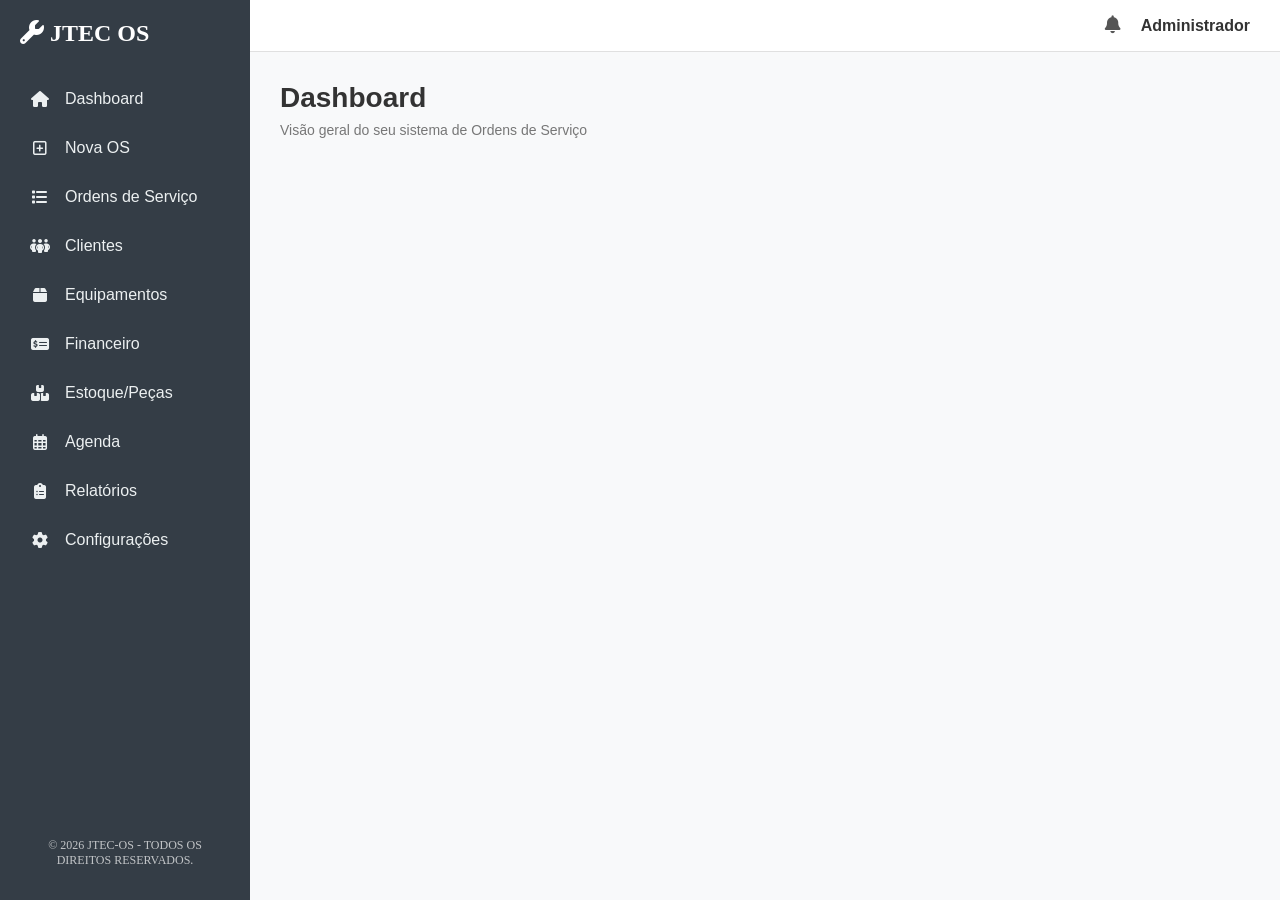
==== index.html @ f4821a6f "Primeiro commit do meu sistema. Ainda está só na interface principal, sem nenhuma funcionalidade ain" ====
<!DOCTYPE html>
<html lang="en">

<head>
    <meta charset="UTF-8">
    <meta name="viewport" content="width=device-width, initial-scale=1.0">
    <link rel="stylesheet" href="https://cdnjs.cloudflare.com/ajax/libs/font-awesome/6.7.2/css/all.min.css">
    <link rel="stylesheet" href="css/index.css">
    <title>JTEC-OS</title>
</head>

<body>
    <header class="topo">
        <h1 class="title">
            <i class="fa-solid fa-wrench"></i>
            JTEC OS
        </h1>

        <a href="#">
            <i class="fa-solid fa-house"></i>
            Dashboard
        </a>
        <a href="#">
            <i class="fa-regular fa-square-plus"></i>
            Nova OS</a>
        <a href="#">
            <i class="fa-solid fa-list"></i>
            Ordens de Serviço</a>
        <a href="#">
            <i class="fa-solid fa-people-group"></i>
            Clientes</a>
        <a href="#">
            <i class="fa-solid fa-box"></i>
            Equipamentos</a>
        <a href="#">
            <i class="fa-solid fa-money-check-dollar"></i>
            Financeiro</a>
        <a href="#">
            <i class="fa-solid fa-boxes-stacked"></i>
            Estoque/Peças</a>
        <a href="#">
            <i class="fa-regular fa-calendar-days"></i>
            Agenda</a>
        <a href="#">
            <i class="fa-solid fa-clipboard-list"></i>
            Relatórios</a>
        <a href="#">
            <i class="fa-solid fa-gear"></i>
            Configurações</a>

        <footer class="rodape-menu">
            <p>&copy; 2026 JTEC-OS - TODOS OS DIREITOS RESERVADOS.</p>
        </footer>

    </header>

    <main class="conteudo-principal">

        <div class="site">

            <section class="cabecalho">
                <div class="cabecalho-adm">
                    <a href="">
                        <i class="fa-solid fa-bell"></i>
                    </a>

                    <p>Administrador</p>
                </div>
            </section>

            <section class="dashboard">
                <div class="dashboard-info">
                    <h1>Dashboard</h1>

                    <p>Visão geral do seu sistema de Ordens de Serviço</p>
                </div>
            </section>
        </div>

    </main>

</body>

</html>
---- css/index.css ----
/* 1. Remove as margens padrão que o navegador cria nas bordas da tela */
body {
    margin: 0;
    padding: 0;
    box-sizing: border-box;
    display: flex; /* Permite que o conteúdo ao lado do menu se comporte corretamente */
    min-height: 100vh; /* Garante que o corpo da página tenha a altura total da tela */
}

/* 2. Configura o Header como um menu lateral até o final da página */
.topo {
    background-color: #343d46; /* Altere para a cor de fundo que você desejar */
    color: #ffffff;            /* Cor dos textos gerais dentro do header */
    width: 250px;              /* Largura fixa do seu menu lateral */
    min-height: 100vh;         /* Faz o background ir exatamente até o final da página */
    padding: 20px;             /* Espaçamento interno para os itens não colarem nas bordas */
    
    /* Mantém o alinhamento que fizemos antes */
    display: flex;
    flex-direction: column;
    gap: 15px;
}

/* 3. Ajusta as cores dos links para contrastar com o novo fundo */
.topo a {
    display: flex;
    align-items: center;
    text-decoration: none;
    color: #ecf0f1;            /* Cor dos links (branca/cinza claro) */
    font-family: Arial, sans-serif;
    padding: 8px 5px;
    border-radius: 4px;        /* Deixa os cantos levemente arredondados ao passar o mouse */
    transition: background 0.2s; /* Efeito suave quando o mouse passa por cima */
}

/* Opcional: Efeito visual quando passar o mouse por cima do link */
.topo a:hover {
    background-color: #34495e; /* Tom ligeiramente mais claro que o fundo */
    color: #ffffff;
}

/* Mantém os ícones alinhados perfeitamente na mesma reta */
.topo a i {
    width: 30px;
    text-align: center;
    margin-right: 10px;
}

/* Ajusta o título do sistema no topo do menu */
.title {
    margin-top: 0;
    margin-bottom: 20px;
    font-size: 24px;
    color: #ffffff;
}

/* -------------------- RODAPÉ -------------------- */

/* No seu arquivo css/index.css */

/* Se o rodapé for ficar no final do menu lateral: */
.topo {
    display: flex;
    flex-direction: column;
    min-height: 100vh;
    box-sizing: border-box;
}

/* Isso empurra o rodapé do menu totalmente para a base da tela */
.topo .rodape-menu {
    margin-top: auto; 
    font-size: 12px;
    opacity: 0.7;
    text-align: center;
}

/* -------------------- ÁREA DE CONTEÚDO DA DIREITA -------------------- */

/* Garante que a área da direita ocupe o restante da tela ao lado do menu */
.conteudo-principal {
    flex: 1;                     /* Ocupa todo o espaço restante da tela */
    display: flex;
    flex-direction: column;      /* Coloca o cabeçalho em cima e o dashboard embaixo */
    background-color: #f8f9fa;   /* Um fundo cinza bem claro para destacar do menu escuro */
    min-height: 100vh;
    box-sizing: border-box;
}

/* Configura o cabeçalho superior */
.cabecalho {
    display: flex;
    justify-content: flex-end;   /* Alinha todo o conteúdo do cabeçalho para a DIREITA */
    padding: 15px 30px;          /* Espaçamento interno */
    background-color: #ffffff;   /* Fundo branco para destacar */
    border-bottom: 1px solid #e0e0e0; /* Linha sutil divisória */
}

/* Alinha o Sino e o Texto lado a lado */
.cabecalho-adm {
    display: flex;
    align-items: center;         /* Alinha verticalmente ao centro */
    gap: 20px;                   /* Espaço entre o sino e o nome Administrador */
}

/* Estiliza o link do sino */
.cabecalho-adm a {
    color: #555555;              /* Cor do sino */
    font-size: 18px;
    text-decoration: none;
    transition: color 0.2s;
}

.cabecalho-adm a:hover {
    color: #343d46;              /* Muda de cor ao passar o mouse */
}

/* Remove margens padrão do parágrafo para não quebrar o alinhamento */
.cabecalho-adm p {
    margin: 0;
    font-family: Arial, sans-serif;
    font-weight: bold;
    color: #333333;
}

/* Configura a seção do Dashboard (abaixo do cabeçalho, colado à esquerda) */
.dashboard {
    padding: 30px;               /* Espaçamento para o conteúdo respirar */
    display: flex;
    flex-direction: column;
    align-items: flex-start;     /* Garante o alinhamento total à ESQUERDA */
}

/* Estiliza os textos do Dashboard */
.dashboard-info h1 {
    margin: 0 0 8px 0;           /* Remove margem superior e adiciona espaço embaixo */
    font-family: Arial, sans-serif;
    color: #333333;
    font-size: 28px;
}

.dashboard-info p {
    margin: 0;
    font-family: Arial, sans-serif;
    color: #777777;              /* Cor cinza para o subtítulo */
    font-size: 14px;
}
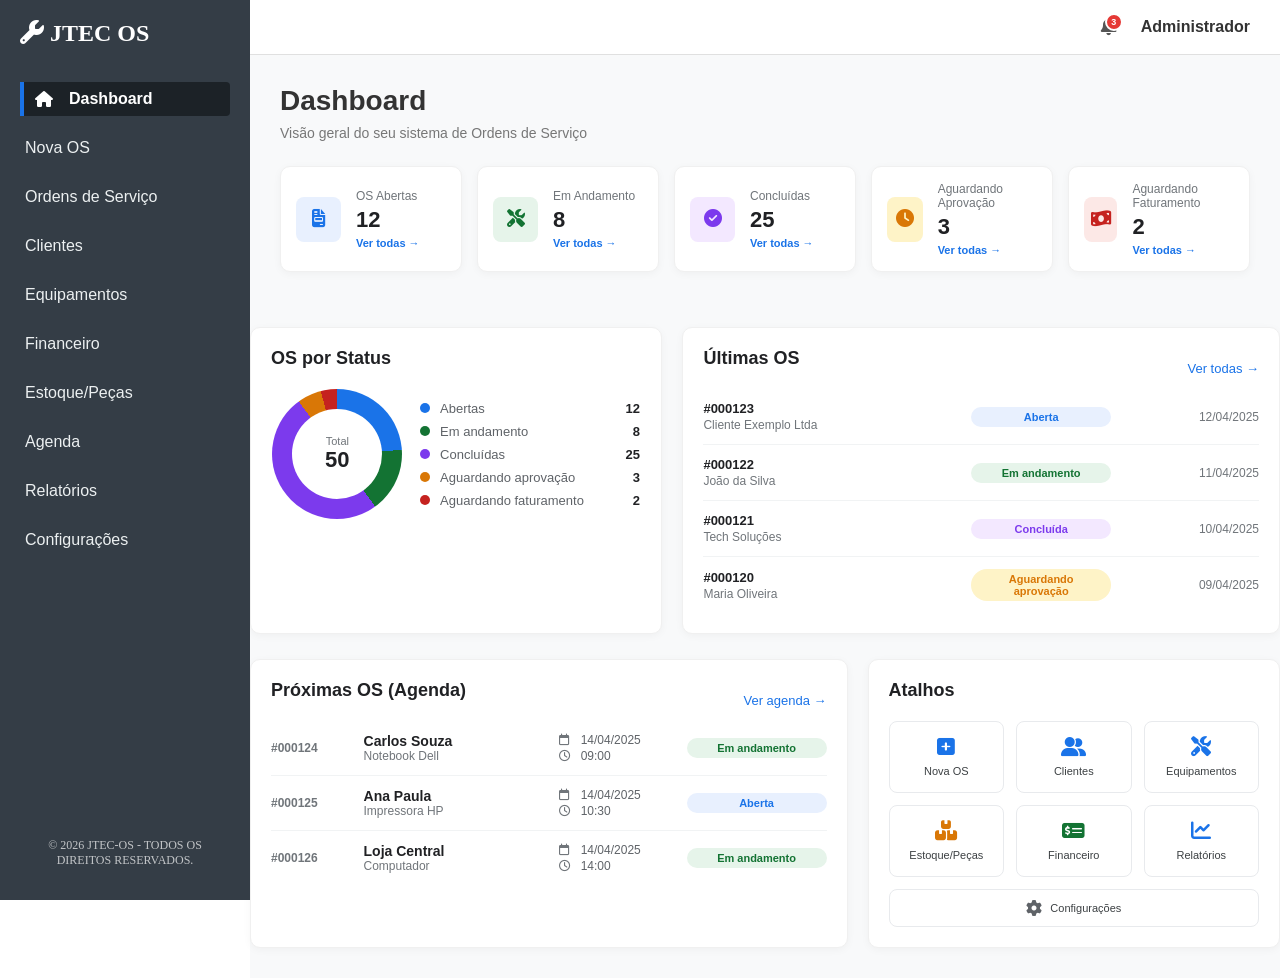
==== commit 732526c2: "Segundo commit. Finalizei a parte estetica do index.html e fiz a nova página, que é a de nova-os" ====
--- a/index.html
+++ b/index.html
@@ -1,5 +1,6 @@
 <!DOCTYPE html>
 <html lang="en">
+
 
 <head>
     <meta charset="UTF-8">
@@ -10,49 +11,7 @@
 </head>
 
 <body>
-    <header class="topo">
-        <h1 class="title">
-            <i class="fa-solid fa-wrench"></i>
-            JTEC OS
-        </h1>
-
-        <a href="#">
-            <i class="fa-solid fa-house"></i>
-            Dashboard
-        </a>
-        <a href="#">
-            <i class="fa-regular fa-square-plus"></i>
-            Nova OS</a>
-        <a href="#">
-            <i class="fa-solid fa-list"></i>
-            Ordens de Serviço</a>
-        <a href="#">
-            <i class="fa-solid fa-people-group"></i>
-            Clientes</a>
-        <a href="#">
-            <i class="fa-solid fa-box"></i>
-            Equipamentos</a>
-        <a href="#">
-            <i class="fa-solid fa-money-check-dollar"></i>
-            Financeiro</a>
-        <a href="#">
-            <i class="fa-solid fa-boxes-stacked"></i>
-            Estoque/Peças</a>
-        <a href="#">
-            <i class="fa-regular fa-calendar-days"></i>
-            Agenda</a>
-        <a href="#">
-            <i class="fa-solid fa-clipboard-list"></i>
-            Relatórios</a>
-        <a href="#">
-            <i class="fa-solid fa-gear"></i>
-            Configurações</a>
-
-        <footer class="rodape-menu">
-            <p>&copy; 2026 JTEC-OS - TODOS OS DIREITOS RESERVADOS.</p>
-        </footer>
-
-    </header>
+    <div id="header"></div>
 
     <main class="conteudo-principal">
 
@@ -60,25 +19,276 @@
 
             <section class="cabecalho">
                 <div class="cabecalho-adm">
-                    <a href="">
-                        <i class="fa-solid fa-bell"></i>
-                    </a>
+
+                    <!-- O sino agora fica isolado em uma div própria -->
+                    <div class="sino-container">
+                        <a href="">
+                            <i class="fa-solid fa-bell"></i>
+                        </a>
+                        <span class="badge-notificacao">3</span>
+                    </div>
 
                     <p>Administrador</p>
                 </div>
             </section>
+
 
             <section class="dashboard">
                 <div class="dashboard-info">
                     <h1>Dashboard</h1>
-
                     <p>Visão geral do seu sistema de Ordens de Serviço</p>
                 </div>
-            </section>
+
+                <!-- ADICIONE ESTE BLOCO DOS CARDS AQUI -->
+                <div class="cards-container">
+                    <!-- Card 1: OS Abertas -->
+                    <div class="card">
+                        <div class="card-icon icon-azul">
+                            <i class="fa-solid fa-file-invoice"></i>
+                        </div>
+                        <div class="card-dados">
+                            <span>OS Abertas</span>
+                            <h2>12</h2>
+                            <a href="#">Ver todas &rarr;</a>
+                        </div>
+                    </div>
+
+                    <!-- Card 2: Em Andamento -->
+                    <div class="card">
+                        <div class="card-icon icon-verde">
+                            <i class="fa-solid fa-screwdriver-wrench"></i>
+                        </div>
+                        <div class="card-dados">
+                            <span>Em Andamento</span>
+                            <h2>8</h2>
+                            <a href="#">Ver todas &rarr;</a>
+                        </div>
+                    </div>
+
+                    <!-- Card 3: Concluídas -->
+                    <div class="card">
+                        <div class="card-icon icon-roxo">
+                            <i class="fa-solid fa-circle-check"></i>
+                        </div>
+                        <div class="card-dados">
+                            <span>Concluídas</span>
+                            <h2>25</h2>
+                            <a href="#">Ver todas &rarr;</a>
+                        </div>
+                    </div>
+
+                    <!-- Card 4: Aguardando Aprovação -->
+                    <div class="card">
+                        <div class="card-icon icon-laranja">
+                            <i class="fa-solid fa-clock"></i>
+                        </div>
+                        <div class="card-dados">
+                            <span>Aguardando Aprovação</span>
+                            <h2>3</h2>
+                            <a href="#">Ver todas &rarr;</a>
+                        </div>
+                    </div>
+
+                    <!-- Card 5: Aguardando Faturamento -->
+                    <div class="card">
+                        <div class="card-icon icon-vermelho">
+                            <i class="fa-solid fa-money-bill-wave"></i>
+                        </div>
+                        <div class="card-dados">
+                            <span>Aguardando Faturamento</span>
+                            <h2>2</h2>
+                            <a href="#">Ver todas &rarr;</a>
+                        </div>
+                    </div>
+                </div>
+
+                <!-- ... fechamento da div class="cards-container" anterior ... -->
+        </div>
+
+        <!-- ADICIONE ESTE BLOCO ABAIXO DOS CARDS -->
+        <div class="dashboard-meio">
+
+            <!-- Coluna da Esquerda: Gráfico -->
+            <div class="painel-grafico">
+                <h2>OS por Status</h2>
+                <div class="grafico-conteudo">
+                    <!-- Círculo simulando o gráfico de pizza -->
+                    <div class="grafico-circulo">
+                        <div class="circulo-centro">
+                            <span>Total</span>
+                            <strong>50</strong>
+                        </div>
+                    </div>
+                    <!-- Legendas do gráfico -->
+                    <ul class="grafico-legendas">
+                        <li><span class="ponto azul"></span> Abertas <strong>12</strong></li>
+                        <li><span class="ponto verde"></span> Em andamento <strong>8</strong></li>
+                        <li><span class="ponto roxo"></span> Concluídas <strong>25</strong></li>
+                        <li><span class="ponto laranja"></span> Aguardando aprovação <strong>3</strong></li>
+                        <li><span class="ponto vermelho"></span> Aguardando faturamento <strong>2</strong></li>
+                    </ul>
+                </div>
+            </div>
+
+            <!-- Coluna da Direita: Últimas OS -->
+            <div class="painel-tabela">
+                <div class="tabela-topo">
+                    <h2>Últimas OS</h2>
+                    <a href="#" class="link-ver-todas">Ver todas &rarr;</a>
+                </div>
+
+                <div class="lista-os">
+                    <!-- Item OS 1 -->
+                    <div class="item-os">
+                        <div class="os-info">
+                            <span class="os-numero">#000123</span>
+                            <span class="os-cliente">Cliente Exemplo Ltda</span>
+                        </div>
+                        <span class="badge aberta">Aberta</span>
+                        <span class="os-data">12/04/2025</span>
+                    </div>
+
+                    <!-- Item OS 2 -->
+                    <div class="item-os">
+                        <div class="os-info">
+                            <span class="os-numero">#000122</span>
+                            <span class="os-cliente">João da Silva</span>
+                        </div>
+                        <span class="badge andamento">Em andamento</span>
+                        <span class="os-data">11/04/2025</span>
+                    </div>
+
+                    <!-- Item OS 3 -->
+                    <div class="item-os">
+                        <div class="os-info">
+                            <span class="os-numero">#000121</span>
+                            <span class="os-cliente">Tech Soluções</span>
+                        </div>
+                        <span class="badge concluida">Concluída</span>
+                        <span class="os-data">10/04/2025</span>
+                    </div>
+
+                    <!-- Item OS 4 -->
+                    <div class="item-os">
+                        <div class="os-info">
+                            <span class="os-numero">#000120</span>
+                            <span class="os-cliente">Maria Oliveira</span>
+                        </div>
+                        <span class="badge aprovacao">Aguardando aprovação</span>
+                        <span class="os-data">09/04/2025</span>
+                    </div>
+                </div>
+            </div>
+
+        </div>
+
+        <!-- ... fechamento da div class="dashboard-meio" anterior ... -->
+        </div>
+
+        <!-- ADICIONE ESTE BLOCO DA PARTE DE BAIXO -->
+        <div class="dashboard-baixo">
+
+            <!-- Coluna da Esquerda: Próximas OS (Agenda) -->
+            <div class="painel-agenda">
+                <div class="agenda-topo">
+                    <h2>Próximas OS (Agenda)</h2>
+                    <a href="#" class="link-ver-agenda">Ver agenda &rarr;</a>
+                </div>
+
+                <div class="lista-agenda">
+                    <!-- Compromisso 1 -->
+                    <div class="item-agenda">
+                        <span class="agenda-os">#000124</span>
+                        <div class="agenda-detalhes">
+                            <strong class="agenda-cliente">Carlos Souza</strong>
+                            <span class="agenda-aparelho">Notebook Dell</span>
+                        </div>
+                        <div class="agenda-tempo">
+                            <span><i class="fa-regular fa-calendar"></i> 14/04/2025</span>
+                            <span><i class="fa-regular fa-clock"></i> 09:00</span>
+                        </div>
+                        <span class="badge andamento">Em andamento</span>
+                    </div>
+
+                    <!-- Compromisso 2 -->
+                    <div class="item-agenda">
+                        <span class="agenda-os">#000125</span>
+                        <div class="agenda-detalhes">
+                            <strong class="agenda-cliente">Ana Paula</strong>
+                            <span class="agenda-aparelho">Impressora HP</span>
+                        </div>
+                        <div class="agenda-tempo">
+                            <span><i class="fa-regular fa-calendar"></i> 14/04/2025</span>
+                            <span><i class="fa-regular fa-clock"></i> 10:30</span>
+                        </div>
+                        <span class="badge aberta">Aberta</span>
+                    </div>
+
+                    <!-- Compromisso 3 -->
+                    <div class="item-agenda">
+                        <span class="agenda-os">#000126</span>
+                        <div class="agenda-detalhes">
+                            <strong class="agenda-cliente">Loja Central</strong>
+                            <span class="agenda-aparelho">Computador</span>
+                        </div>
+                        <div class="agenda-tempo">
+                            <span><i class="fa-regular fa-calendar"></i> 14/04/2025</span>
+                            <span><i class="fa-regular fa-clock"></i> 14:00</span>
+                        </div>
+                        <span class="badge andamento">Em andamento</span>
+                    </div>
+                </div>
+            </div>
+
+            <!-- Coluna da Direita: Atalhos rápidos -->
+            <div class="painel-atalhos">
+                <h2>Atalhos</h2>
+                <div class="grade-atalhos">
+                    <a href="#" class="bota-atalho">
+                        <i class="fa-solid fa-plus-square icon-blue"></i>
+                        <span>Nova OS</span>
+                    </a>
+                    <a href="#" class="bota-atalho">
+                        <i class="fa-solid fa-user-friends icon-blue"></i>
+                        <span>Clientes</span>
+                    </a>
+                    <a href="#" class="bota-atalho">
+                        <i class="fa-solid fa-screwdriver-wrench icon-blue"></i>
+                        <span>Equipamentos</span>
+                    </a>
+                    <a href="#" class="bota-atalho">
+                        <i class="fa-solid fa-boxes-stacked icon-gold"></i>
+                        <span>Estoque/Peças</span>
+                    </a>
+                    <a href="#" class="bota-atalho">
+                        <i class="fa-solid fa-money-check-dollar icon-green"></i>
+                        <span>Financeiro</span>
+                    </a>
+                    <a href="#" class="bota-atalho">
+                        <i class="fa-solid fa-chart-line icon-blue"></i>
+                        <span>Relatórios</span>
+                    </a>
+                    <a href="#" class="bota-atalho item-full">
+                        <i class="fa-solid fa-gear"></i>
+                        <span>Configurações</span>
+                    </a>
+                </div>
+            </div>
+
+        </div>
+        </section> <!-- Fechamento da section dashboard -->
+
+
+        </section>
+
+
+        </section>
+
         </div>
 
     </main>
 
+    <script src="js/include.js"></script>
 </body>
 
 </html>
--- a/css/index.css
+++ b/css/index.css
@@ -3,41 +3,71 @@
     margin: 0;
     padding: 0;
     box-sizing: border-box;
-    display: flex; /* Permite que o conteúdo ao lado do menu se comporte corretamente */
-    min-height: 100vh; /* Garante que o corpo da página tenha a altura total da tela */
+    display: flex;
+    /* Permite que o conteúdo ao lado do menu se comporte corretamente */
+    min-height: 100vh;
+    /* Garante que o corpo da página tenha a altura total da tela */
 }
 
 /* 2. Configura o Header como um menu lateral até o final da página */
 .topo {
-    background-color: #343d46; /* Altere para a cor de fundo que você desejar */
-    color: #ffffff;            /* Cor dos textos gerais dentro do header */
-    width: 250px;              /* Largura fixa do seu menu lateral */
-    min-height: 100vh;         /* Faz o background ir exatamente até o final da página */
-    padding: 20px;             /* Espaçamento interno para os itens não colarem nas bordas */
-    
+    background-color: #343d46;
+    /* Altere para a cor de fundo que você desejar */
+    color: #ffffff;
+    /* Cor dos textos gerais dentro do header */
+    width: 250px;
+    /* Largura fixa do seu menu lateral */
+    height: 100vh;
+    /* Alterado para height fixo da altura da tela */
+    padding: 20px;
+    /* Espaçamento interno para os itens não colarem nas bordas */
+    box-sizing: border-box; 
+    /* Garante que o padding não aumente o tamanho do menu */
+
     /* Mantém o alinhamento que fizemos antes */
     display: flex;
     flex-direction: column;
     gap: 15px;
-}
+
+    /* TRAVA O HEADER NA TELA AO ROLAR */
+    position: fixed;           /* Faz o menu flutuar fixo na página */
+    top: 0;                    /* Cola no topo do navegador */
+    left: 0;                   /* Cola na lateral esquerda */
+    z-index: 1000;             /* Impede que outros elementos passem por cima dele */
+}
+
 
 /* 3. Ajusta as cores dos links para contrastar com o novo fundo */
 .topo a {
     display: flex;
     align-items: center;
     text-decoration: none;
-    color: #ecf0f1;            /* Cor dos links (branca/cinza claro) */
+    color: #ecf0f1;
+    /* Cor dos links (branca/cinza claro) */
     font-family: Arial, sans-serif;
     padding: 8px 5px;
-    border-radius: 4px;        /* Deixa os cantos levemente arredondados ao passar o mouse */
-    transition: background 0.2s; /* Efeito suave quando o mouse passa por cima */
+    border-radius: 4px;
+    /* Deixa os cantos levemente arredondados ao passar o mouse */
+    transition: background 0.2s;
+    /* Efeito suave quando o mouse passa por cima */
 }
 
 /* Opcional: Efeito visual quando passar o mouse por cima do link */
 .topo a:hover {
-    background-color: #34495e; /* Tom ligeiramente mais claro que o fundo */
+    background-color: #34495e;
+    /* Tom ligeiramente mais claro que o fundo */
     color: #ffffff;
 }
+
+/* NOVO: Estilo da aba ativa (onde o usuário está navegando) */
+.topo a.active {
+    background-color: #1c2227; /* Tom bem mais escuro que o fundo do seu menu */
+    color: #ffffff;            /* Mantém o texto totalmente branco */
+    font-weight: bold;         /* Deixa o texto em negrito para destacar */
+    border-left: 4px solid #1a73e8; /* Barrinha azul estilizada na esquerda igual ao modelo */
+    border-radius: 0 4px 4px 0;    /* Ajusta o arredondamento por causa da barra azul */
+}
+
 
 /* Mantém os ícones alinhados perfeitamente na mesma reta */
 .topo a i {
@@ -68,7 +98,7 @@
 
 /* Isso empurra o rodapé do menu totalmente para a base da tela */
 .topo .rodape-menu {
-    margin-top: auto; 
+    margin-top: auto;
     font-size: 12px;
     opacity: 0.7;
     text-align: center;
@@ -78,40 +108,53 @@
 
 /* Garante que a área da direita ocupe o restante da tela ao lado do menu */
 .conteudo-principal {
-    flex: 1;                     /* Ocupa todo o espaço restante da tela */
-    display: flex;
-    flex-direction: column;      /* Coloca o cabeçalho em cima e o dashboard embaixo */
-    background-color: #f8f9fa;   /* Um fundo cinza bem claro para destacar do menu escuro */
+    flex: 1;
+    /* Ocupa todo o espaço restante da tela */
+    display: flex;
+    flex-direction: column;
+    /* Coloca o cabeçalho em cima e o dashboard embaixo */
+    background-color: #f8f9fa;
+    /* Um fundo cinza bem claro para destacar do menu escuro */
     min-height: 100vh;
+    margin-left: 250px;       /* Empurra todo o conteúdo para o lado do menu fixo */
+    width: calc(100% - 250px);/* Garante que a área da direita ocupe apenas o espaço que sobrou */
     box-sizing: border-box;
 }
 
 /* Configura o cabeçalho superior */
 .cabecalho {
     display: flex;
-    justify-content: flex-end;   /* Alinha todo o conteúdo do cabeçalho para a DIREITA */
-    padding: 15px 30px;          /* Espaçamento interno */
-    background-color: #ffffff;   /* Fundo branco para destacar */
-    border-bottom: 1px solid #e0e0e0; /* Linha sutil divisória */
+    justify-content: flex-end;
+    /* Alinha todo o conteúdo do cabeçalho para a DIREITA */
+    padding: 15px 30px;
+    /* Espaçamento interno */
+    background-color: #ffffff;
+    /* Fundo branco para destacar */
+    border-bottom: 1px solid #e0e0e0;
+    /* Linha sutil divisória */
 }
 
 /* Alinha o Sino e o Texto lado a lado */
 .cabecalho-adm {
     display: flex;
-    align-items: center;         /* Alinha verticalmente ao centro */
-    gap: 20px;                   /* Espaço entre o sino e o nome Administrador */
+    align-items: center;
+    /* Alinha verticalmente ao centro */
+    gap: 20px;
+    /* Espaço entre o sino e o nome Administrador */
 }
 
 /* Estiliza o link do sino */
 .cabecalho-adm a {
-    color: #555555;              /* Cor do sino */
+    color: #555555;
+    /* Cor do sino */
     font-size: 18px;
     text-decoration: none;
     transition: color 0.2s;
 }
 
 .cabecalho-adm a:hover {
-    color: #343d46;              /* Muda de cor ao passar o mouse */
+    color: #343d46;
+    /* Muda de cor ao passar o mouse */
 }
 
 /* Remove margens padrão do parágrafo para não quebrar o alinhamento */
@@ -122,17 +165,62 @@
     color: #333333;
 }
 
+/* -------------------- NOTIFICAÇÕES (SINO CORRIGIDO) -------------------- */
+
+/* A div do sino se torna o ponto de referência exato para a bolinha */
+.cabecalho-adm .sino-container {
+    position: relative;          
+    display: flex;
+    align-items: center;
+    justify-content: center;
+    width: 24px;                 /* Limita a largura apenas ao tamanho do ícone */
+    height: 24px;                /* Limita a altura apenas ao tamanho do ícone */
+}
+
+/* Estiliza o ícone dentro do contêiner */
+.cabecalho-adm .sino-container a {
+    color: #555555;
+    font-size: 18px;
+    text-decoration: none;
+    line-height: 1;
+}
+
+/* Posiciona a bolinha perfeitamente colada no canto do sino */
+.cabecalho-adm .badge-notificacao {
+    position: absolute;
+    top: -2px;                  /* Ajusta a altura da bolinha no topo do sino */
+    right: -2px;                /* Cola a bolinha na lateral direita do sino */
+    background-color: #e53935;  
+    color: #ffffff;             
+    font-family: Arial, sans-serif;
+    font-size: 9px;            
+    font-weight: bold;
+    width: 14px;                
+    height: 14px;               
+    border-radius: 50%;         
+    display: flex;
+    align-items: center;        
+    justify-content: center;     
+    border: 2px solid #ffffff;  /* Bordinha branca idêntica ao modelo */
+    pointer-events: none;       
+}
+
+
+
 /* Configura a seção do Dashboard (abaixo do cabeçalho, colado à esquerda) */
 .dashboard {
-    padding: 30px;               /* Espaçamento para o conteúdo respirar */
-    display: flex;
-    flex-direction: column;
-    align-items: flex-start;     /* Garante o alinhamento total à ESQUERDA */
+    padding: 30px;
+    /* Espaçamento para o conteúdo respirar */
+    display: flex;
+    flex-direction: column;
+    align-items: flex-start;
+    /* Garante o alinhamento total à ESQUERDA */
 }
 
 /* Estiliza os textos do Dashboard */
 .dashboard-info h1 {
-    margin: 0 0 8px 0;           /* Remove margem superior e adiciona espaço embaixo */
+    margin: 0 0 8px 0;
+    /* Remove margem superior e adiciona espaço embaixo */
     font-family: Arial, sans-serif;
     color: #333333;
     font-size: 28px;
@@ -141,6 +229,498 @@
 .dashboard-info p {
     margin: 0;
     font-family: Arial, sans-serif;
-    color: #777777;              /* Cor cinza para o subtítulo */
+    color: #777777;
+    /* Cor cinza para o subtítulo */
     font-size: 14px;
 }
+
+/*----------------- CARDS ----------------- */
+
+/* Container que alinha os 5 cards lado a lado */
+.cards-container {
+    display: flex;
+    justify-content: space-between;
+    gap: 15px;
+    width: 100%;
+    margin-top: 25px;
+    box-sizing: border-box;
+}
+
+/* Estilo individual de cada Card */
+.card {
+    background-color: #ffffff;
+    border-radius: 10px;
+    padding: 15px;
+    display: flex;
+    align-items: center;
+    gap: 15px;
+    flex: 1;
+    /* Faz todos os cards terem exatamente o mesmo tamanho */
+    box-shadow: 0 2px 8px rgba(0, 0, 0, 0.04);
+    /* Sombra bem suave */
+    border: 1px solid #f0f0f0;
+}
+
+/* Caixa do Ícone dentro do Card */
+.card-icon {
+    width: 45px;
+    height: 45px;
+    border-radius: 8px;
+    display: flex;
+    align-items: center;
+    justify-content: center;
+    font-size: 18px;
+}
+
+/* Cores de fundo e dos ícones baseadas no modelo */
+.icon-azul {
+    background-color: #e8f0fe;
+    color: #1a73e8;
+}
+
+.icon-verde {
+    background-color: #e6f4ea;
+    color: #137333;
+}
+
+.icon-roxo {
+    background-color: #f3e8ff;
+    color: #7c3aed;
+}
+
+.icon-laranja {
+    background-color: #fef3c7;
+    color: #d97706;
+}
+
+.icon-vermelho {
+    background-color: #fce8e6;
+    color: #c5221f;
+}
+
+/* Textos e links internos do Card */
+.card-dados {
+    display: flex;
+    flex-direction: column;
+    font-family: Arial, sans-serif;
+}
+
+.card-dados span {
+    font-size: 12px;
+    color: #70757a;
+    font-weight: 500;
+}
+
+.card-dados h2 {
+    margin: 4px 0;
+    font-size: 22px;
+    color: #202124;
+}
+
+.card-dados a {
+    font-size: 11px;
+    color: #1a73e8;
+    text-decoration: none;
+    font-weight: bold;
+}
+
+.card-dados a:hover {
+    text-decoration: underline;
+}
+
+/* ---------------- PARTE DO GRÁFICO E ÚLTIMAS OS ---------------- */
+
+/* Container que divide a linha do meio em 2 colunas */
+.dashboard-meio {
+    display: flex;
+    gap: 20px;
+    width: 100%;
+    margin-top: 25px;
+    box-sizing: border-box;
+}
+
+/* Painéis Base (Compartilham o mesmo estilo de caixa) */
+.painel-grafico,
+.painel-tabela {
+    background-color: #ffffff;
+    border-radius: 10px;
+    padding: 20px;
+    box-shadow: 0 2px 8px rgba(0, 0, 0, 0.04);
+    border: 1px solid #f0f0f0;
+    font-family: Arial, sans-serif;
+}
+
+.painel-grafico {
+    flex: 1;
+}
+
+/* Ocupa 40% aproximadamente */
+.painel-tabela {
+    flex: 1.5;
+}
+
+/* Ocupa um pouco mais de espaço na tela */
+
+.painel-grafico h2,
+.tabela-topo h2 {
+    margin: 0 0 20px 0;
+    font-size: 18px;
+    color: #202124;
+}
+
+/* ESTILIZAÇÃO DO GRÁFICO */
+.grafico-conteudo {
+    display: flex;
+    align-items: center;
+    justify-content: space-around;
+    gap: 15px;
+}
+
+/* Círculo simulado com bordas coloridas divididas */
+.grafico-circulo {
+    width: 130px;
+    height: 130px;
+    border-radius: 50%;
+    background: conic-gradient(#1a73e8 0% 24%,
+            #137333 24% 40%,
+            #7c3aed 40% 90%,
+            #d97706 90% 96%,
+            #c5221f 96% 100%);
+    display: flex;
+    align-items: center;
+    justify-content: center;
+}
+
+.circulo-centro {
+    width: 90px;
+    height: 90px;
+    background-color: #ffffff;
+    border-radius: 50%;
+    display: flex;
+    flex-direction: column;
+    align-items: center;
+    justify-content: center;
+}
+
+.circulo-centro span {
+    font-size: 11px;
+    color: #70757a;
+}
+
+.circulo-centro strong {
+    font-size: 22px;
+    color: #202124;
+}
+
+/* Legendas do Gráfico */
+.grafico-legendas {
+    list-style: none;
+    padding: 0;
+    margin: 0;
+    display: flex;
+    flex-direction: column;
+    gap: 8px;
+}
+
+.grafico-legendas li {
+    font-size: 13px;
+    color: #5f6368;
+    display: flex;
+    align-items: center;
+    width: 220px;
+}
+
+.grafico-legendas li strong {
+    margin-left: auto;
+    /* Empurra o número para o fim da linha */
+    color: #202124;
+}
+
+.ponto {
+    width: 10px;
+    height: 10px;
+    border-radius: 50%;
+    margin-right: 10px;
+    display: inline-block;
+}
+
+/* Cores das bolinhas da legenda */
+.ponto.azul {
+    background-color: #1a73e8;
+}
+
+.ponto.verde {
+    background-color: #137333;
+}
+
+.ponto.roxo {
+    background-color: #7c3aed;
+}
+
+.ponto.laranja {
+    background-color: #d97706;
+}
+
+.ponto.vermelho {
+    background-color: #c5221f;
+}
+
+/* ESTILIZAÇÃO DA LISTA DE ÚLTIMAS OS */
+.tabela-topo {
+    display: flex;
+    justify-content: space-between;
+    align-items: center;
+}
+
+.link-ver-todas {
+    font-size: 13px;
+    color: #1a73e8;
+    text-decoration: none;
+    font-weight: 500;
+}
+
+.lista-os {
+    display: flex;
+    flex-direction: column;
+}
+
+.item-os {
+    display: flex;
+    align-items: center;
+    justify-content: space-between;
+    padding: 12px 0;
+    border-bottom: 1px solid #f1f3f4;
+}
+
+.item-os:last-child {
+    border: none;
+}
+
+.os-info {
+    display: flex;
+    flex-direction: column;
+    width: 180px;
+}
+
+.os-numero {
+    font-weight: bold;
+    font-size: 13px;
+    color: #202124;
+}
+
+.os-cliente {
+    font-size: 12px;
+    color: #70757a;
+    margin-top: 2px;
+}
+
+.os-data {
+    font-size: 12px;
+    color: #70757a;
+}
+
+/* Etiquetas de Status (Badges) */
+.badge {
+    font-size: 11px;
+    font-weight: bold;
+    padding: 4px 10px;
+    border-radius: 20px;
+    text-align: center;
+    width: 120px;
+}
+
+.badge.aberta {
+    background-color: #e8f0fe;
+    color: #1a73e8;
+}
+
+.badge.andamento {
+    background-color: #e6f4ea;
+    color: #137333;
+}
+
+.badge.concluida {
+    background-color: #f3e8ff;
+    color: #7c3aed;
+}
+
+.badge.aprovacao {
+    background-color: #fef3c7;
+    color: #d97706;
+}
+
+
+/* --------------- PARTE FINAL ONDE TEM AGENDA E ATALHOS ------------------ */
+
+/* Container inferior */
+.dashboard-baixo {
+    display: flex;
+    gap: 20px;
+    width: 100%;
+    margin-top: 25px;
+    margin-bottom: 30px;
+    /* Espaço de segurança no fim da página */
+    box-sizing: border-box;
+}
+
+/* Base dos painéis inferiores */
+.painel-agenda,
+.painel-atalhos {
+    background-color: #ffffff;
+    border-radius: 10px;
+    padding: 20px;
+    box-shadow: 0 2px 8px rgba(0, 0, 0, 0.04);
+    border: 1px solid #f0f0f0;
+    font-family: Arial, sans-serif;
+}
+
+.painel-agenda {
+    flex: 1.5;
+}
+
+/* Segue o alinhamento da tabela de cima */
+.painel-atalhos {
+    flex: 1;
+}
+
+/* Segue o alinhamento do gráfico */
+
+.painel-agenda h2,
+.painel-atalhos h2 {
+    margin: 0 0 20px 0;
+    font-size: 18px;
+    color: #202124;
+}
+
+/* AGENDA */
+.agenda-topo {
+    display: flex;
+    justify-content: space-between;
+    align-items: center;
+}
+
+.link-ver-agenda {
+    font-size: 13px;
+    color: #1a73e8;
+    text-decoration: none;
+    font-weight: 500;
+}
+
+.lista-agenda {
+    display: flex;
+    flex-direction: column;
+}
+
+.item-agenda {
+    display: flex;
+    align-items: center;
+    justify-content: space-between;
+    padding: 12px 0;
+    border-bottom: 1px solid #f1f3f4;
+}
+
+.item-agenda:last-child {
+    border: none;
+}
+
+.agenda-os {
+    font-size: 12px;
+    color: #70757a;
+    font-weight: bold;
+}
+
+.agenda-detalhes {
+    display: flex;
+    flex-direction: column;
+    width: 150px;
+}
+
+.agenda-cliente {
+    font-size: 14px;
+    color: #202124;
+}
+
+.agenda-aparelho {
+    font-size: 12px;
+    color: #70757a;
+}
+
+.agenda-tempo {
+    display: flex;
+    flex-direction: column;
+    gap: 2px;
+    font-size: 12px;
+    color: #5f6368;
+}
+
+.agenda-tempo i {
+    width: 14px;
+    margin-right: 4px;
+    color: #70757a;
+}
+
+/* GRADE DE ATALHOS */
+.grade-atalhos {
+    display: grid;
+    grid-template-columns: repeat(3, 1fr);
+    /* Divide em 3 colunas iguais */
+    gap: 12px;
+}
+
+.bota-atalho {
+    display: flex;
+    flex-direction: column;
+    align-items: center;
+    justify-content: center;
+    background-color: #ffffff;
+    border: 1px solid #e8eaed;
+    border-radius: 8px;
+    padding: 15px 5px;
+    text-decoration: none;
+    color: #3c4043;
+    transition: background-color 0.2s, box-shadow 0.2s;
+}
+
+.bota-atalho:hover {
+    background-color: #f8f9fa;
+    box-shadow: 0 1px 4px rgba(0, 0, 0, 0.08);
+}
+
+.bota-atalho i {
+    font-size: 20px;
+    margin-bottom: 8px;
+}
+
+.bota-atalho span {
+    font-size: 11px;
+    font-weight: 500;
+    text-align: center;
+}
+
+/* Cores específicas dos ícones nos atalhos para bater com a foto */
+.icon-blue {
+    color: #1a73e8;
+}
+
+.icon-gold {
+    color: #d97706;
+}
+
+.icon-green {
+    color: #137333;
+}
+
+/* Atalho de configurações que ocupa a linha inteira de baixo */
+.bota-atalho.item-full {
+    grid-column: span 3;
+    /* Faz o botão esticar pelas 3 colunas */
+    flex-direction: row;
+    gap: 8px;
+    padding: 10px;
+}
+
+.bota-atalho.item-full i {
+    margin-bottom: 0;
+    font-size: 16px;
+    color: #5f6368;
+}
